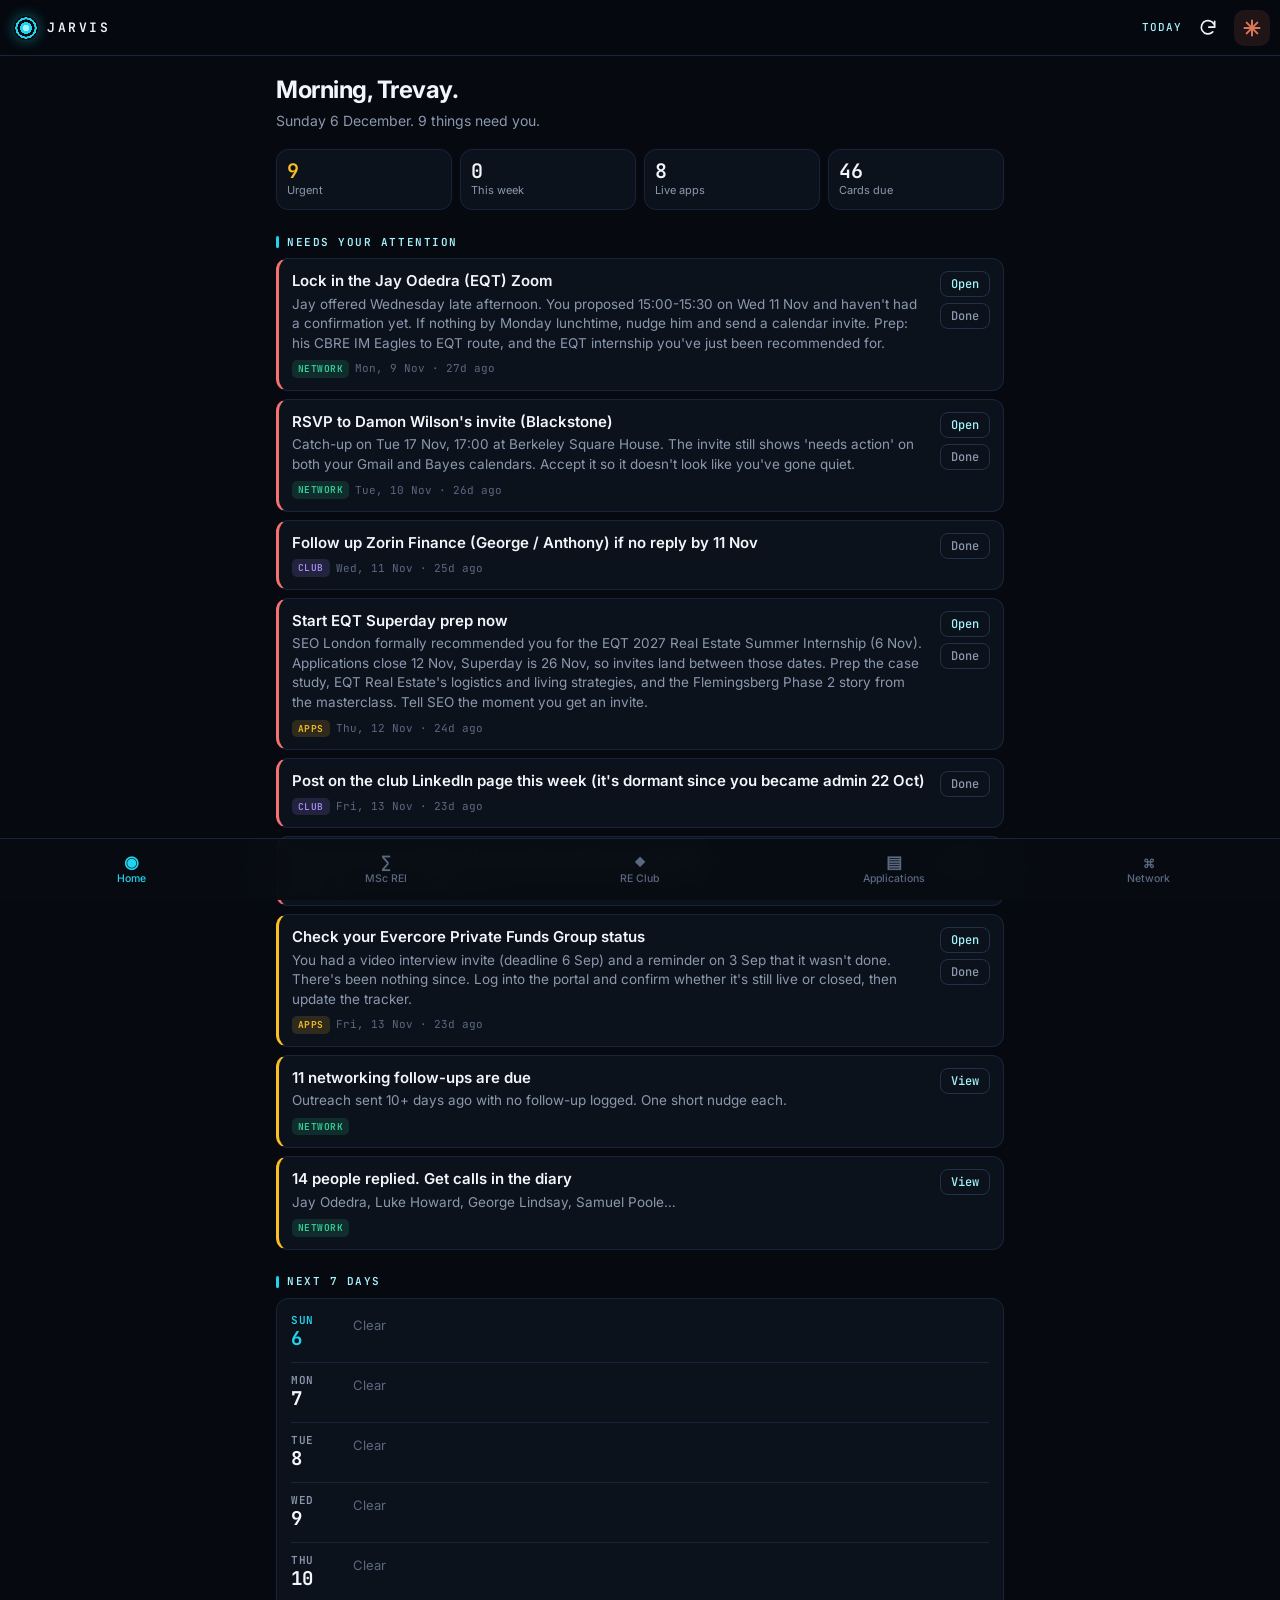
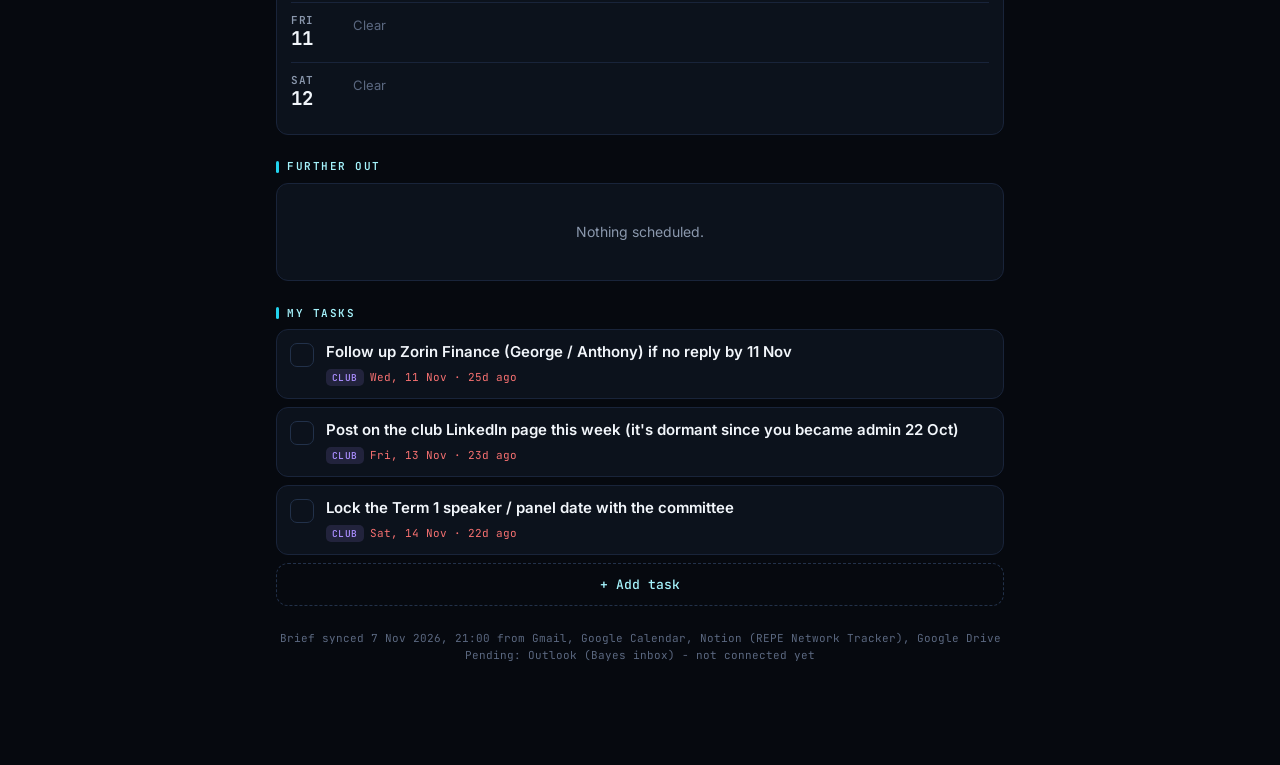
==== jarvis/index.html @ eed62f1a "Add Jarvis: personal assistant PWA (home brief, MSc tutor, club, applications, network) Co-Authored-" ====
<!doctype html>
<html lang="en-GB">
<head>
  <meta charset="utf-8">
  <meta name="viewport" content="width=device-width, initial-scale=1, viewport-fit=cover">
  <title>Jarvis</title>
  <meta name="description" content="Trevay's personal assistant: week ahead, MSc tutor, club, applications and REPE network.">
  <meta name="theme-color" content="#06090f">
  <meta name="apple-mobile-web-app-capable" content="yes">
  <meta name="mobile-web-app-capable" content="yes">
  <meta name="apple-mobile-web-app-status-bar-style" content="black-translucent">
  <meta name="apple-mobile-web-app-title" content="Jarvis">
  <link rel="manifest" href="manifest.webmanifest">
  <link rel="icon" href="icons/icon.svg" type="image/svg+xml">
  <link rel="apple-touch-icon" href="icons/apple-touch-icon.png">
  <link rel="preconnect" href="https://fonts.googleapis.com">
  <link rel="preconnect" href="https://fonts.gstatic.com" crossorigin>
  <link href="https://fonts.googleapis.com/css2?family=Inter:wght@400;500;600;700&family=JetBrains+Mono:wght@400;500;600&display=swap" rel="stylesheet">
  <link rel="stylesheet" href="css/jarvis.css">
</head>
<body>
  <header class="topbar">
    <a href="#/" class="brand" aria-label="Jarvis home">
      <span class="brand-mark" aria-hidden="true"></span>
      <span class="brand-text">JARVIS</span>
    </a>
    <span class="page-name" id="pageName"></span>
    <button class="icon-btn" id="refreshBtn" aria-label="Refresh data">
      <svg viewBox="0 0 24 24" width="20" height="20" aria-hidden="true"><path d="M20 11a8 8 0 1 0-2.3 5.7M20 4v7h-7" stroke="currentColor" stroke-width="2" stroke-linecap="round" stroke-linejoin="round" fill="none"/></svg>
    </button>
    <!-- Opens the Claude Code session that builds Jarvis. If it stops working, swap for https://claude.ai/code -->
    <a class="icon-btn claude-btn" href="https://claude.ai/code/session_0135UieqFu5bMEMh7FNYpnpR" target="_blank" rel="noopener" aria-label="Ask Claude to change Jarvis" title="Edit with Claude">
      <svg viewBox="0 0 24 24" width="20" height="20" aria-hidden="true"><g stroke="currentColor" stroke-width="2.4" stroke-linecap="round"><path d="M12 3v18"/><path d="M3 12h18"/><path d="M5.6 5.6l12.8 12.8"/><path d="M18.4 5.6L5.6 18.4"/></g></svg>
    </a>
  </header>

  <main id="view" tabindex="-1"></main>

  <nav class="tabbar" aria-label="Sections">
    <a href="#/" data-route="home"><span class="ti">◉</span><span>Home</span></a>
    <a href="#/msc" data-route="msc"><span class="ti">∑</span><span>MSc REI</span></a>
    <a href="#/club" data-route="club"><span class="ti">◆</span><span>RE Club</span></a>
    <a href="#/apps" data-route="apps"><span class="ti">▤</span><span>Applications</span></a>
    <a href="#/network" data-route="network"><span class="ti">⌘</span><span>Network</span></a>
  </nav>

  <dialog id="sheet"></dialog>
  <script src="js/jarvis.js" defer></script>
</body>
</html>
---- jarvis/css/jarvis.css ----
:root {
  --bg: #06090f;
  --surface: #0c121c;
  --surface-2: #121a27;
  --line: #19243a;
  --line-2: #22314a;
  --text: #f2f6fb;
  --muted: #8b98ad;
  --dim: #5b6880;
  --accent: #22d3ee;
  --accent-soft: #a5f3fc;
  --accent-bg: rgba(34, 211, 238, 0.11);
  --good: #34d399;
  --bad: #f87171;
  --warn: #fbbf24;
  --violet: #a78bfa;
  --mono: 'JetBrains Mono', ui-monospace, SFMono-Regular, Menlo, monospace;
  --sans: 'Inter', -apple-system, BlinkMacSystemFont, 'Segoe UI', Roboto, sans-serif;
  --top: calc(56px + env(safe-area-inset-top));
  --tab: calc(62px + env(safe-area-inset-bottom));
  --r: 12px;
}

* { box-sizing: border-box; -webkit-tap-highlight-color: transparent; }
html { background: var(--bg); }
body {
  margin: 0; background: var(--bg); color: var(--text);
  font: 15px/1.45 var(--sans); -webkit-font-smoothing: antialiased;
  padding-top: var(--top); padding-bottom: var(--tab); overscroll-behavior-y: none;
}
a { color: inherit; text-decoration: none; }
button, input, select, textarea { font: inherit; color: inherit; }
button { background: none; border: 0; cursor: pointer; }
.mono { font-family: var(--mono); font-variant-numeric: tabular-nums; }

/* ---------- top bar ---------- */
.topbar {
  position: fixed; inset: 0 0 auto 0; z-index: 20; height: var(--top);
  padding: env(safe-area-inset-top) 10px 0 14px; display: flex; align-items: center; gap: 6px;
  background: rgba(6, 9, 15, 0.86); backdrop-filter: blur(14px); -webkit-backdrop-filter: blur(14px);
  border-bottom: 1px solid var(--line);
}
.brand { display: flex; align-items: center; gap: 9px; }
.brand-mark {
  width: 24px; height: 24px; border-radius: 50%; flex: none;
  background: radial-gradient(circle, var(--accent-soft) 0 18%, var(--accent) 19% 34%, transparent 35% 50%, var(--accent) 51% 62%, transparent 63%);
  box-shadow: 0 0 14px rgba(34, 211, 238, 0.45);
}
.brand-text { font: 600 13px/1 var(--mono); letter-spacing: 0.2em; }
.page-name { flex: 1; text-align: right; color: var(--accent-soft); font: 500 11px/1 var(--mono); letter-spacing: 0.1em; text-transform: uppercase; white-space: nowrap; overflow: hidden; text-overflow: ellipsis; }
.icon-btn { width: 40px; height: 40px; display: grid; place-items: center; border-radius: 10px; color: var(--text); }
.icon-btn:active { background: var(--surface-2); }
.icon-btn.spin svg { animation: spin 0.9s linear infinite; }
@keyframes spin { to { transform: rotate(360deg); } }
.claude-btn { color: #d97757; background: rgba(217, 119, 87, 0.12); width: 36px; height: 36px; }

/* ---------- tab bar ---------- */
.tabbar {
  position: fixed; inset: auto 0 0 0; z-index: 20; height: var(--tab);
  padding: 0 4px env(safe-area-inset-bottom); display: grid; grid-template-columns: repeat(5, 1fr);
  background: rgba(8, 12, 19, 0.94); backdrop-filter: blur(14px); -webkit-backdrop-filter: blur(14px);
  border-top: 1px solid var(--line);
}
.tabbar a { display: flex; flex-direction: column; align-items: center; justify-content: center; gap: 3px; color: var(--dim); font: 500 10.5px/1 var(--sans); min-width: 0; }
.tabbar a span:last-child { white-space: nowrap; overflow: hidden; text-overflow: ellipsis; max-width: 100%; }
.tabbar .ti { font: 600 17px/1 var(--mono); }
.tabbar a.active { color: var(--accent); }

/* ---------- layout ---------- */
main { max-width: 760px; margin: 0 auto; padding: 16px 16px 40px; outline: none; }
.hello { margin: 4px 0 18px; }
.hello h1 { font-size: 24px; line-height: 1.2; margin: 0; letter-spacing: -0.02em; font-weight: 700; }
.hello p { margin: 6px 0 0; color: var(--muted); font-size: 14px; }
.section { margin-top: 26px; }
.section-head { display: flex; align-items: center; justify-content: space-between; gap: 8px; margin-bottom: 10px; }
.section-title { font: 600 11px/1 var(--mono); letter-spacing: 0.14em; text-transform: uppercase; color: var(--accent-soft); display: flex; align-items: center; gap: 8px; }
.section-title::before { content: ''; width: 3px; height: 12px; background: var(--accent); border-radius: 2px; }
.section-link { color: var(--accent); font-size: 13px; font-weight: 500; }
.card { background: var(--surface); border: 1px solid var(--line); border-radius: var(--r); padding: 12px 14px; }
.note { color: var(--dim); font: 11.5px/1.5 var(--mono); margin-top: 10px; }
.empty { color: var(--muted); text-align: center; padding: 26px 10px; font-size: 14px; }

/* stats */
.stats { display: grid; grid-template-columns: repeat(4, minmax(0, 1fr)); gap: 8px; }
.stat { background: var(--surface); border: 1px solid var(--line); border-radius: var(--r); padding: 10px; min-width: 0; }
.stat b { display: block; font: 600 20px/1.15 var(--mono); }
.stat span { font-size: 11px; color: var(--muted); display: block; white-space: nowrap; overflow: hidden; text-overflow: ellipsis; }
.stat.hot b { color: var(--warn); }

/* urgent / list items */
.list { display: flex; flex-direction: column; gap: 8px; }
.row { display: flex; gap: 12px; align-items: flex-start; background: var(--surface); border: 1px solid var(--line); border-radius: var(--r); padding: 12px 13px; }
.row.p-high { border-left: 3px solid var(--bad); }
.row.p-medium { border-left: 3px solid var(--warn); }
.row-body { flex: 1; min-width: 0; }
.row-title { font-weight: 600; font-size: 15px; line-height: 1.3; }
.row-sub { color: var(--muted); font-size: 13.5px; margin-top: 4px; }
.row-meta { display: flex; flex-wrap: wrap; gap: 6px; align-items: center; margin-top: 7px; font: 11px/1.2 var(--mono); color: var(--dim); }
.row-actions { display: flex; flex-direction: column; gap: 6px; flex: none; }
.tag { font: 600 9.5px/1 var(--mono); padding: 4px 6px; border-radius: 5px; letter-spacing: 0.05em; text-transform: uppercase; background: rgba(242, 246, 251, 0.07); color: var(--muted); white-space: nowrap; }
.tag.accent { background: var(--accent-bg); color: var(--accent-soft); }
.tag.good { background: rgba(52, 211, 153, 0.13); color: var(--good); }
.tag.bad { background: rgba(248, 113, 113, 0.13); color: var(--bad); }
.tag.warn { background: rgba(251, 191, 36, 0.14); color: var(--warn); }
.tag.violet { background: rgba(167, 139, 250, 0.14); color: var(--violet); }
.check { width: 24px; height: 24px; border-radius: 7px; border: 1.5px solid var(--line-2); flex: none; display: grid; place-items: center; color: transparent; margin-top: 1px; }
.check.on { background: var(--good); border-color: var(--good); color: #052; }
.done .row-title { text-decoration: line-through; color: var(--dim); }
.mini { padding: 6px 10px; border: 1px solid var(--line-2); border-radius: 8px; font: 500 12px/1 var(--mono); color: var(--accent-soft); white-space: nowrap; }
.mini.ghost { color: var(--muted); }

/* agenda */
.agenda { display: flex; flex-direction: column; }
.day { display: grid; grid-template-columns: 52px 1fr; gap: 10px; padding: 10px 0; border-top: 1px solid var(--line); }
.day:first-child { border-top: 0; padding-top: 2px; }
.day-label { font: 600 11px/1.3 var(--mono); color: var(--muted); text-transform: uppercase; letter-spacing: 0.06em; }
.day-label b { display: block; font-size: 19px; color: var(--text); letter-spacing: -0.02em; }
.day.today .day-label, .day.today .day-label b { color: var(--accent); }
.ev { display: flex; gap: 10px; padding: 4px 0; }
.ev-time { font: 500 12px/1.5 var(--mono); color: var(--accent-soft); width: 46px; flex: none; }
.ev-title { font-size: 14.5px; font-weight: 500; line-height: 1.35; }
.ev-where { color: var(--dim); font-size: 12.5px; }
.ev.tentative .ev-title::after { content: ' · tbc'; color: var(--warn); font: 500 11px var(--mono); }
.day-empty { color: var(--dim); font-size: 13px; padding-top: 3px; }

/* chips / seg */
.chips { display: flex; gap: 6px; overflow-x: auto; padding: 2px 16px 4px; margin: 0 -16px 10px; scrollbar-width: none; }
.chips::-webkit-scrollbar { display: none; }
.chip { flex: none; padding: 7px 12px; border-radius: 999px; border: 1px solid var(--line-2); color: var(--muted); font-size: 13px; font-weight: 500; white-space: nowrap; }
.chip.on { background: var(--text); border-color: var(--text); color: var(--bg); }
.chip .n { font-family: var(--mono); font-size: 11px; opacity: 0.6; margin-left: 4px; }
.search { width: 100%; background: var(--surface); border: 1px solid var(--line); border-radius: 10px; padding: 10px 12px; color: var(--text); font-size: 15px; margin-bottom: 10px; outline: none; }
.search:focus { border-color: var(--accent); }

/* flashcards */
.fc-wrap { perspective: 1200px; }
.fc { position: relative; min-height: 260px; border-radius: 16px; cursor: pointer; transition: transform 0.45s cubic-bezier(.2,.8,.2,1); transform-style: preserve-3d; }
.fc.flip { transform: rotateY(180deg); }
.fc-face { position: absolute; inset: 0; backface-visibility: hidden; -webkit-backface-visibility: hidden; border-radius: 16px; padding: 18px 18px 16px; display: flex; flex-direction: column; border: 1px solid var(--line-2); overflow: auto; }
.fc-front { background: linear-gradient(160deg, rgba(34, 211, 238, 0.14), rgba(34, 211, 238, 0.02) 55%), var(--surface); }
.fc-back { background: var(--surface-2); transform: rotateY(180deg); }
.fc-meta { display: flex; justify-content: space-between; gap: 8px; font: 500 11px/1.2 var(--mono); color: var(--dim); margin-bottom: 14px; }
.fc-q { font-size: 19px; font-weight: 600; line-height: 1.35; letter-spacing: -0.01em; margin: auto 0; }
.fc-a { font-size: 15px; line-height: 1.55; white-space: pre-wrap; }
.fc-hint { font: 500 11px var(--mono); color: var(--dim); text-align: center; margin-top: 12px; }
.grade { display: grid; grid-template-columns: repeat(3, 1fr); gap: 8px; margin-top: 12px; }
.grade button { padding: 13px 6px; border-radius: 11px; border: 1px solid var(--line-2); font-weight: 600; font-size: 14px; }
.grade button small { display: block; font: 500 10.5px var(--mono); color: var(--dim); margin-top: 3px; }
.grade .g0 { color: var(--bad); } .grade .g1 { color: var(--warn); } .grade .g2 { color: var(--good); }
.progress { height: 4px; border-radius: 4px; background: var(--line); overflow: hidden; margin: 2px 0 14px; }
.progress i { display: block; height: 100%; background: var(--accent); }

/* timetable */
.slot { display: flex; gap: 12px; align-items: center; padding: 11px 13px; background: var(--surface); border: 1px solid var(--line); border-radius: var(--r); border-left-width: 4px; }
.slot-time { font: 600 13px/1.3 var(--mono); width: 92px; flex: none; }
.slot-body { flex: 1; min-width: 0; }

/* table-ish */
.kv { display: flex; justify-content: space-between; gap: 10px; padding: 8px 0; border-top: 1px solid var(--line); font-size: 13.5px; }
.kv:first-child { border-top: 0; }
.kv span:first-child { color: var(--muted); }

/* sheet / forms */
dialog#sheet { border: 1px solid var(--line-2); border-radius: 16px; background: var(--surface); color: var(--text); padding: 18px 16px 16px; width: min(520px, calc(100vw - 24px)); max-height: 86vh; }
dialog#sheet::backdrop { background: rgba(0, 0, 0, 0.6); }
.sheet-title { font-weight: 700; font-size: 17px; margin: 0 0 12px; }
.field { display: flex; flex-direction: column; gap: 5px; margin-bottom: 11px; }
.field label { font: 500 11px var(--mono); color: var(--muted); letter-spacing: 0.06em; text-transform: uppercase; }
.field input, .field select, .field textarea { background: var(--bg); border: 1px solid var(--line-2); border-radius: 9px; padding: 10px 11px; font-size: 15px; outline: none; width: 100%; }
.field input:focus, .field select:focus, .field textarea:focus { border-color: var(--accent); }
.field-row { display: grid; grid-template-columns: 1fr 1fr; gap: 10px; }
.btns { display: flex; gap: 8px; justify-content: flex-end; margin-top: 6px; }
.btn { padding: 10px 16px; border-radius: 10px; font-weight: 600; font-size: 14px; border: 1px solid var(--line-2); }
.btn.primary { background: var(--accent); color: #032b33; border-color: var(--accent); }
.btn.danger { color: var(--bad); margin-right: auto; }
.add-btn { display: block; width: 100%; padding: 12px; border: 1px dashed var(--line-2); border-radius: var(--r); color: var(--accent-soft); font: 500 13px var(--mono); margin-top: 8px; }

.toast { position: fixed; left: 50%; bottom: calc(var(--tab) + 14px); transform: translateX(-50%); background: var(--surface-2); border: 1px solid var(--line-2); padding: 10px 14px; border-radius: 10px; font-size: 13px; z-index: 50; }
.src-line { font: 11px/1.5 var(--mono); color: var(--dim); margin-top: 24px; text-align: center; }

@media (max-width: 380px) {
  .stats { grid-template-columns: repeat(2, minmax(0, 1fr)); }
  .slot-time { width: 76px; font-size: 12px; }
}
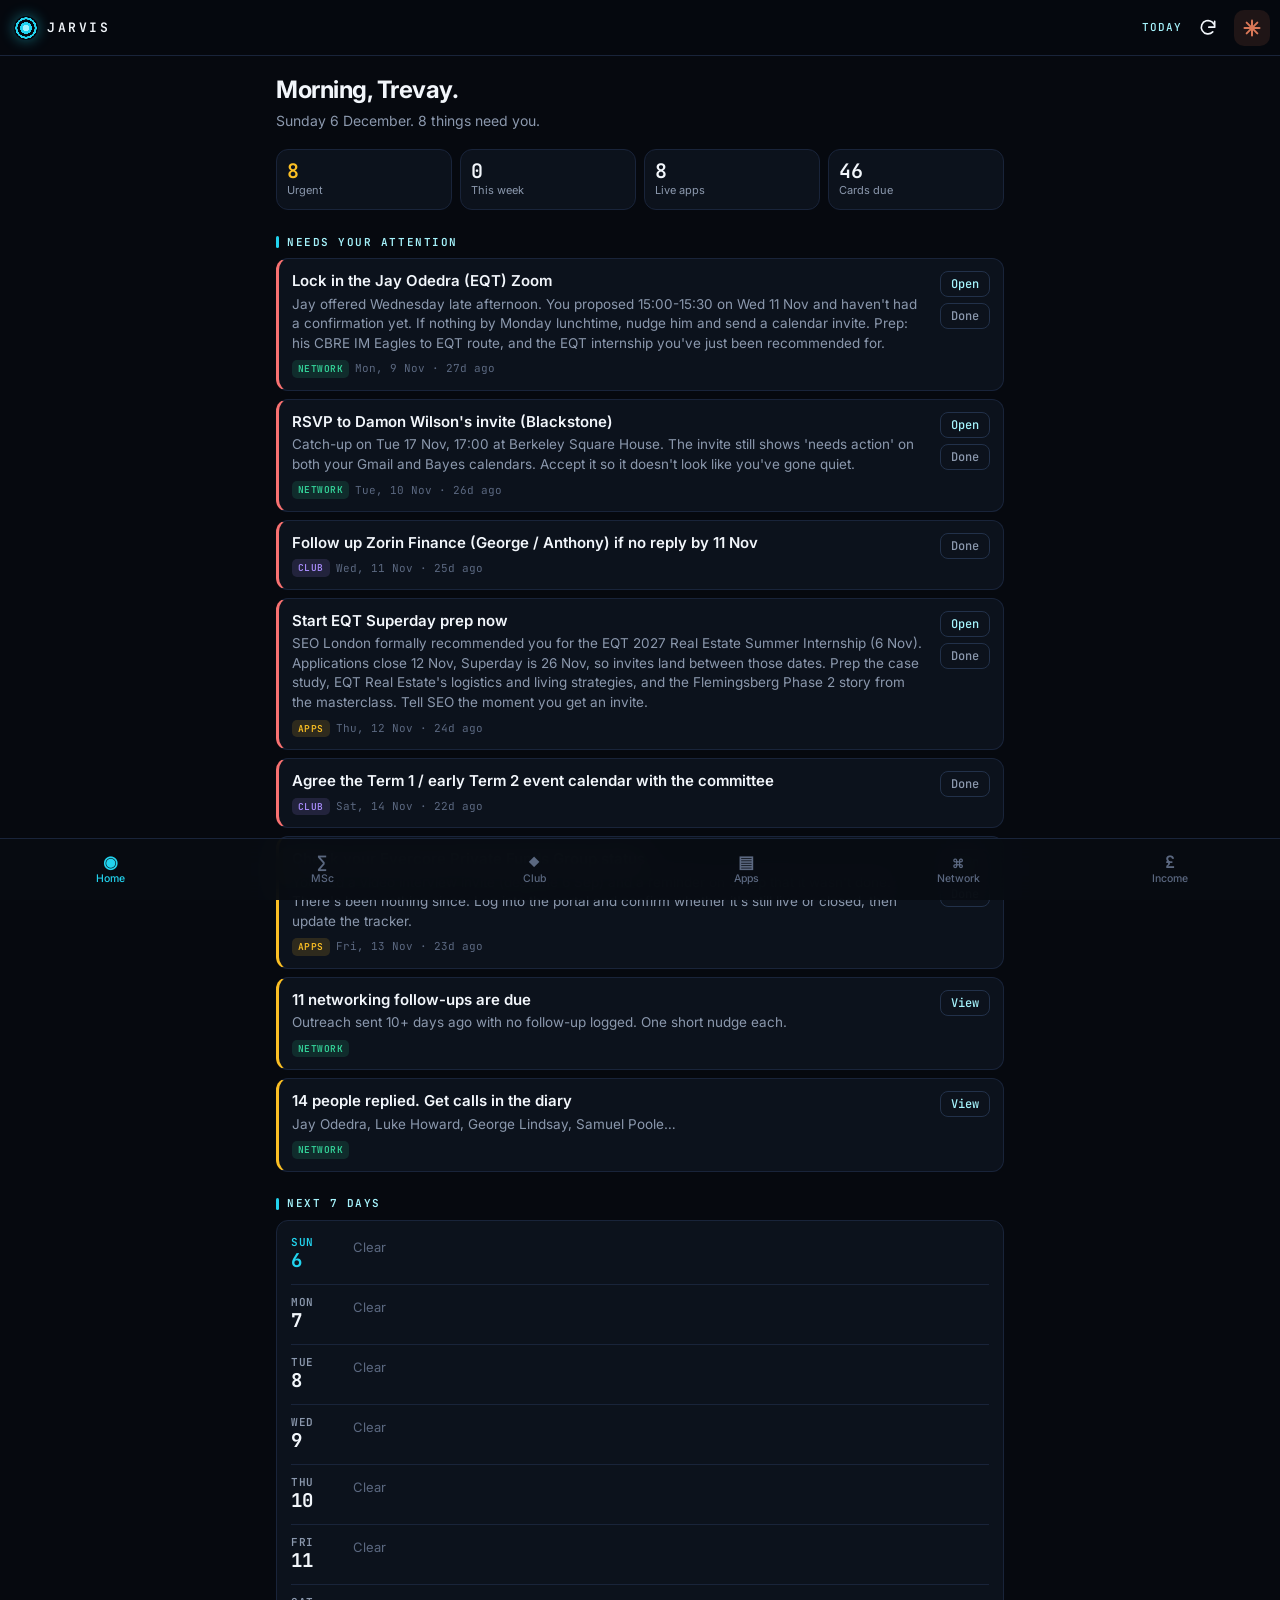
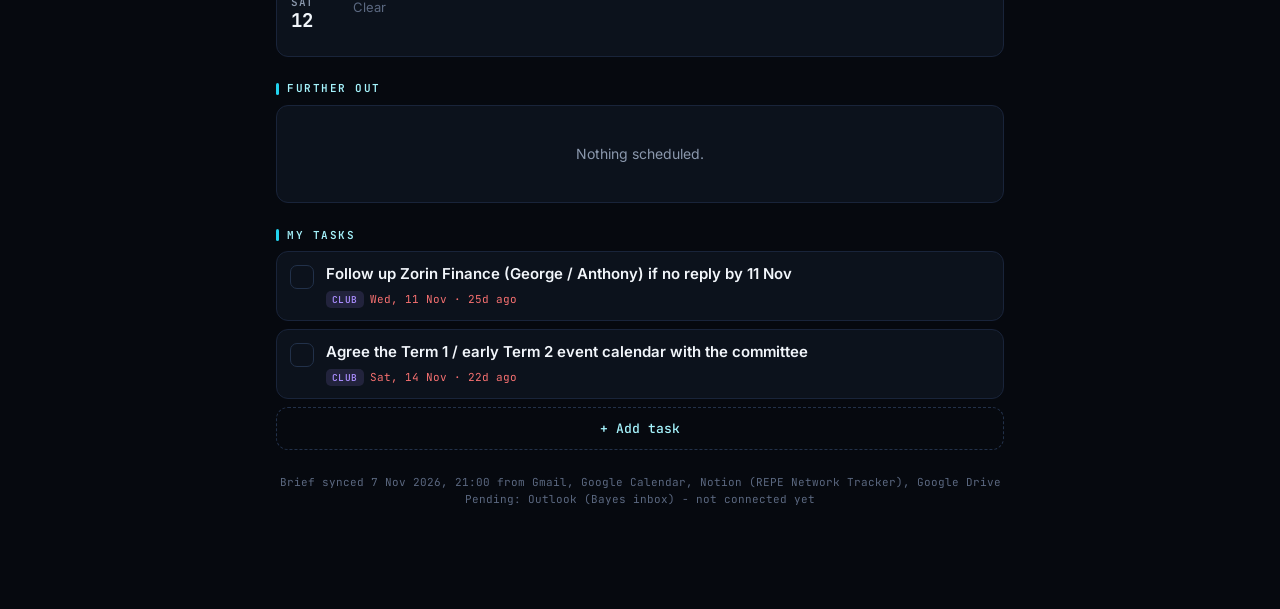
==== commit caa75ec4: "Jarvis: add Side Income tab, event pipeline for RE Club, Notion as master for applications Co-Author" ====
--- a/jarvis/index.html
+++ b/jarvis/index.html
@@ -38,10 +38,11 @@
 
   <nav class="tabbar" aria-label="Sections">
     <a href="#/" data-route="home"><span class="ti">◉</span><span>Home</span></a>
-    <a href="#/msc" data-route="msc"><span class="ti">∑</span><span>MSc REI</span></a>
-    <a href="#/club" data-route="club"><span class="ti">◆</span><span>RE Club</span></a>
-    <a href="#/apps" data-route="apps"><span class="ti">▤</span><span>Applications</span></a>
+    <a href="#/msc" data-route="msc"><span class="ti">∑</span><span>MSc</span></a>
+    <a href="#/club" data-route="club"><span class="ti">◆</span><span>Club</span></a>
+    <a href="#/apps" data-route="apps"><span class="ti">▤</span><span>Apps</span></a>
     <a href="#/network" data-route="network"><span class="ti">⌘</span><span>Network</span></a>
+    <a href="#/income" data-route="income"><span class="ti">£</span><span>Income</span></a>
   </nav>
 
   <dialog id="sheet"></dialog>
--- a/jarvis/css/jarvis.css
+++ b/jarvis/css/jarvis.css
@@ -57,7 +57,7 @@
 /* ---------- tab bar ---------- */
 .tabbar {
   position: fixed; inset: auto 0 0 0; z-index: 20; height: var(--tab);
-  padding: 0 4px env(safe-area-inset-bottom); display: grid; grid-template-columns: repeat(5, 1fr);
+  padding: 0 4px env(safe-area-inset-bottom); display: grid; grid-template-columns: repeat(6, 1fr);
   background: rgba(8, 12, 19, 0.94); backdrop-filter: blur(14px); -webkit-backdrop-filter: blur(14px);
   border-top: 1px solid var(--line);
 }
